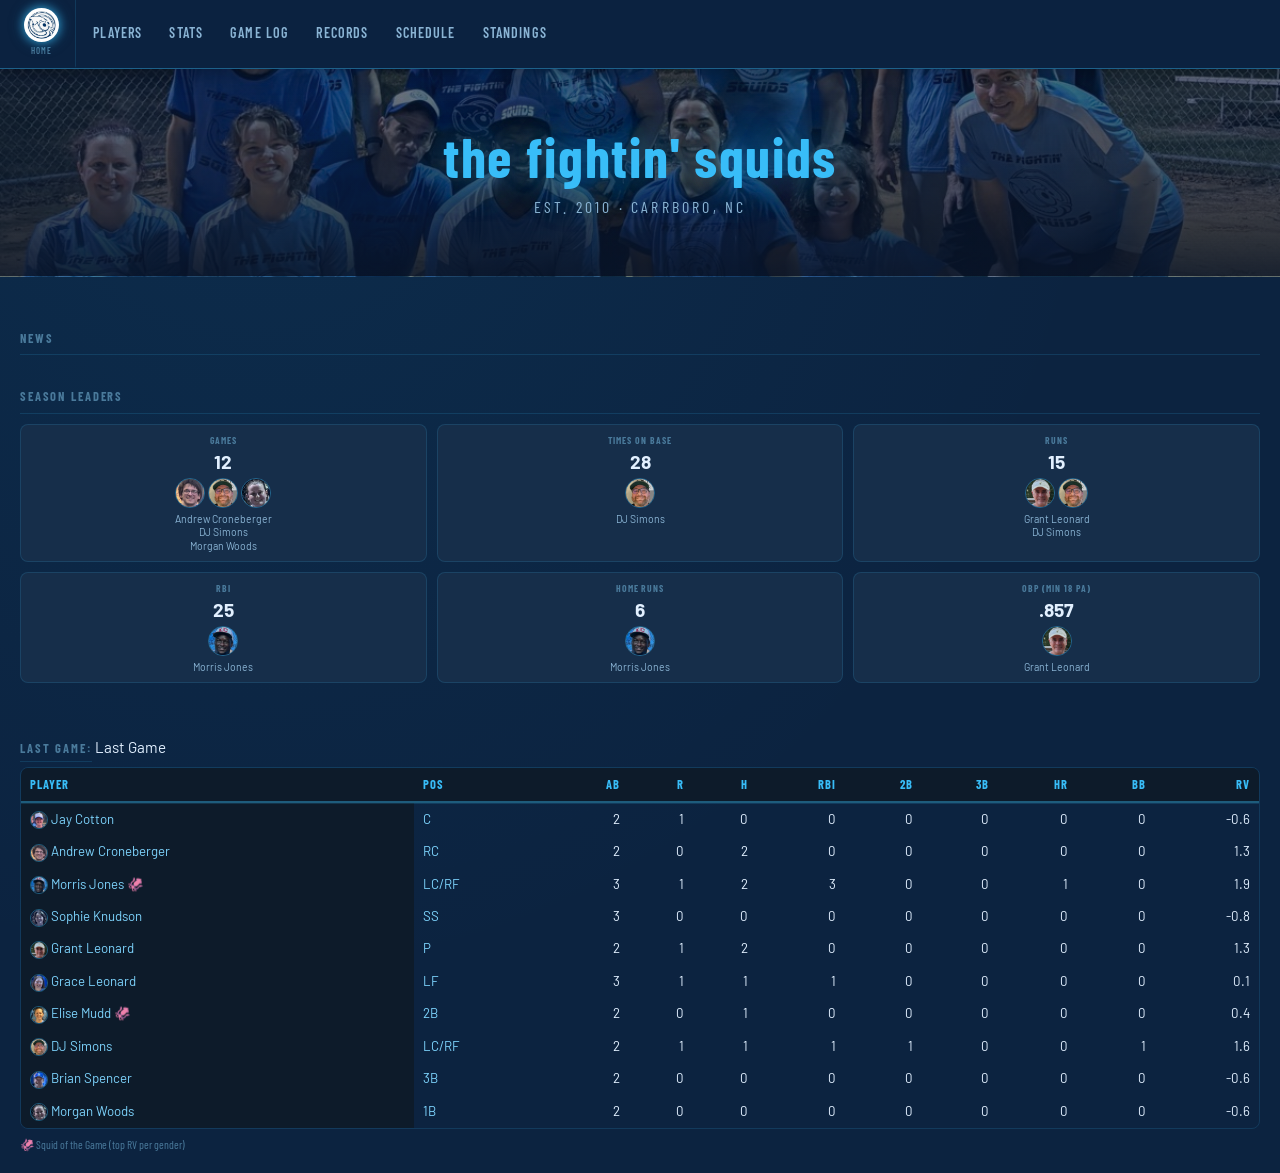
==== index.html @ f1c2d808 "Stats: Active checkbox label above, aligned with other filter labels Co-Authored-By: Claude Sonnet 4" ====
<!DOCTYPE html>
<html lang="en">
<head>
  <meta charset="UTF-8" />
  <meta name="viewport" content="width=device-width, initial-scale=1.0" />
  <title>The Fightin' Squids</title>
  <link rel="icon" type="image/png" href="img/logo.png">
  <link rel="stylesheet" href="css/style.css" />
  <style>
    /* Stats table: freeze header row + totals row while scrolling */
    #season-thead tr:first-child th { position: sticky; top: 0; z-index: 3; }
    #season-tbody tr.totals-row td  { position: sticky; z-index: 2; }
  </style>
</head>
<body>

<!-- NAV -->
<nav>
  <div class="nav-inner">
    <a class="nav-logo" onclick="navigate('home')" style="padding-right:1rem;margin-right:0.25rem;border-right:1px solid var(--border);display:flex;flex-direction:column;align-items:center;gap:0.1rem;text-decoration:none">
      <img src="img/logo.png" alt="Squids"
        style="height:34px;width:auto;display:block;filter:drop-shadow(0 0 6px rgba(56,189,248,0.5))"
        onerror="this.outerHTML='<div style=&quot;width:34px;height:34px;border-radius:50%;background:var(--deep-light);border:2px solid var(--sky-dim);display:flex;align-items:center;justify-content:center;font-size:18px&quot;>&#129425;</div>'">
      <span style="font-size:0.55rem;letter-spacing:0.12em;text-transform:uppercase;color:var(--text-muted);font-family:var(--font-display);font-weight:600">Home</span>
    </a>
    <!-- Desktop nav links -->
    <div class="nav-links">
      <a data-route="players" onclick="navigate('players')">Players</a>
      <a data-route="seasons" onclick="navigate('seasons')">Stats</a>
      <a data-route="gamelogs" onclick="navigate('gamelogs')">Game Log</a>
      <a data-route="records" onclick="navigate('records')">Records</a>
      <a data-route="schedule" onclick="navigate('schedule')">Schedule</a>
      <a data-route="standings" onclick="navigate('standings')">Standings</a>
    </div>
    <!-- Hamburger button (mobile only) -->
    <button class="nav-hamburger" onclick="toggleMobileNav()" aria-label="Menu">
      <span></span><span></span><span></span>
    </button>
  </div>
  <!-- Mobile dropdown -->
  <div class="nav-mobile" id="nav-mobile">
    <a data-route="players" onclick="navigate('players');closeMobileNav()">Players</a>
    <a data-route="seasons" onclick="navigate('seasons');closeMobileNav()">Stats</a>
    <a data-route="gamelogs" onclick="navigate('gamelogs');closeMobileNav()">Game Log</a>
    <a data-route="records" onclick="navigate('records');closeMobileNav()">Records</a>
    <a data-route="schedule" onclick="navigate('schedule');closeMobileNav()">Schedule</a>
    <a data-route="standings" onclick="navigate('standings');closeMobileNav()">Standings</a>
  </div>
</nav>

<!-- HOME -->
<div id="page-home" class="page">
  <div class="hero">
    <div class="hero-content">
      <h1>The Fightin' Squids</h1>
      <div class="hero-sub">Est. 2010 · Carrboro, NC</div>
    </div>
  </div>
  <div class="container">
    <div id="home-wl" style="text-align:right;margin-bottom:0.5rem"></div>
    <div id="home-upcoming"></div>
    <div class="section-title mt2">News</div>
    <div id="home-news"></div>
    <div class="section-title mt2">Season Leaders</div>
    <div id="home-leaders"></div>
    <div class="mt2" style="min-width:0;overflow:hidden">
      <div id="home-recent"></div>
    </div>
  </div>
</div>

<!-- PLAYERS -->
<div id="page-players" class="page">
  <div class="page-header"><h2>All-Time Roster</h2><p>186 players · all seasons</p></div>
  <div class="container">
    <div class="filter-bar" style="align-items:flex-end;gap:0.75rem">
      <div style="display:flex;flex-direction:column;align-items:center;gap:0.25rem">
        <span class="filter-label">Search</span>
        <input type="text" id="player-search" placeholder="Name..." oninput="applyRosterFilters()" style="width:160px">
      </div>
      <div style="display:flex;flex-direction:column;align-items:center;gap:0.25rem">
        <span class="filter-label">Season</span>
        <select id="roster-season" onchange="applyRosterFilters()">
          <option value="all">All Time</option>
        </select>
      </div>
      <div style="display:flex;flex-direction:column;align-items:center;gap:0.25rem">
        <span class="filter-label">Gender</span>
        <select id="gender-filter" onchange="applyRosterFilters()">
          <option value="all">All</option><option value="M">M</option><option value="F">F</option>
        </select>
      </div>
      <div style="display:flex;flex-direction:column;align-items:center;gap:0.25rem">
        <span class="filter-label">Position</span>
        <select id="pos-filter" onchange="applyRosterFilters()">
          <option value="all">All</option>
          <option value="P">P</option><option value="C">C</option>
          <option value="1B">1B</option><option value="2B">2B</option>
          <option value="3B">3B</option><option value="SS">SS</option>
          <option value="LF">LF</option><option value="LC">LC</option>
          <option value="RC">RC</option><option value="RF">RF</option>
          <option value="DH">DH</option>
        </select>
      </div>
    </div>
    <div id="roster-grid" class="roster-grid"></div>
  </div>
</div>

<!-- STATS -->
<div id="page-seasons" class="page">
  <div class="page-header"><h2>Stats</h2></div>
  <div class="container">
    <div id="season-recap"></div>

    <!-- Unified filter bar -->
    <div class="card" style="margin-bottom:0.75rem">
      <div class="filter-bar" style="flex-wrap:wrap;gap:0.75rem;align-items:flex-end">
        <div style="display:flex;flex-direction:column;align-items:center;gap:0.25rem">
          <span class="filter-label">Scope</span>
          <select id="stats-scope" onchange="onScopeChange()">
            <option value="game-player">Game &ndash; Player</option>
            <option value="game-team">Game &ndash; Team</option>
            <option value="season-player">Season &ndash; Player</option>
            <option value="season-team">Season &ndash; Team</option>
            <option value="career-player">Career &ndash; Player</option>
            <option value="career-team">Career &ndash; Team</option>
          </select>
        </div>
        <div style="display:flex;flex-direction:column;align-items:center;gap:0.25rem">
          <span class="filter-label">Season</span>
          <select id="stats-season" onchange="renderStats()"></select>
        </div>
        <div style="display:flex;flex-direction:column;align-items:center;gap:0.25rem">
          <span class="filter-label">View</span>
          <select id="stats-view" onchange="renderStats()">
            <option value="batting">Batting</option>
            <option value="pitching">Pitching</option>
          </select>
        </div>
        <div style="display:flex;flex-direction:column;align-items:center;gap:0.25rem">
          <span class="filter-label">Gender</span>
          <select id="stats-gender" onchange="renderStats()">
            <option value="all">All</option>
            <option value="M">M</option>
            <option value="F">F</option>
          </select>
        </div>
        <div style="display:flex;flex-direction:column;align-items:center;gap:0.25rem">
          <span class="filter-label">Active</span>
          <input type="checkbox" id="stats-active" onchange="renderStats()"
            style="accent-color:var(--sky);width:14px;height:14px;margin-top:2px;cursor:pointer">
        </div>
        <div style="display:flex;flex-direction:column;align-items:center;gap:0.25rem">
          <span class="filter-label">Min PA</span>
          <input type="number" id="stats-minab" value="0" min="0" step="5" style="width:65px" oninput="renderStats()">
        </div>
        <div style="display:flex;flex-direction:column;align-items:center;gap:0.25rem">
          <span class="filter-label">&nbsp;</span>
          <button id="lineup-toggle-btn" onclick="toggleLineup()" style="background:var(--sky-dim);color:#fff;border:none;border-radius:6px;padding:0.35rem 0.8rem;cursor:pointer;font-size:0.85rem;font-family:var(--font-display);letter-spacing:0.04em;white-space:nowrap">⚾ Lineup</button>
        </div>
      </div>
    </div>

    <!-- Lineup inline view (replaces stats table) -->
    <div id="lineup-view" style="display:none"></div>

    <div class="section-title" id="season-label"></div>
    <div class="table-wrap scroll-hint" id="stats-table-wrap" onscroll="if(this.scrollLeft>20)this.classList.remove('scroll-hint');else this.classList.add('scroll-hint')">
      <table>
        <thead id="season-thead"></thead>
        <tbody id="season-tbody"></tbody>
        <tfoot id="season-tfoot"></tfoot>
      </table>
    </div>

    <!-- Hidden elements for backward compat -->
    <select id="season-select" style="display:none"></select>
    <select id="stat-type" style="display:none"></select>
    <div id="lb-results" style="display:none"></div>
  </div>
</div>

<!-- GAME LOG -->
<div id="page-gamelogs" class="page">
  <div class="page-header"><h2>Game Log</h2><p>All-time schedule &amp; results · click a game for box score</p></div>
  <div class="container">
    <div id="gl-filter-row" class="gl-filter-row"></div>
    <div id="game-list"></div>
  </div>
</div>

<!-- RECORDS -->
<div id="page-records" class="page">
  <div class="page-header"><h2>Records &amp; Leaders</h2></div>
  <div class="container">
    <div id="records-season-history" style="margin-bottom:1.5rem"></div>
    <div id="records-static"></div>
  </div>
</div>

<!-- SCHEDULE -->
<div id="page-schedule" class="page">
  <div class="page-header"><h2>Schedule</h2><p id="schedule-season-label">Loading...</p></div>
  <div class="container">
    <div class="schedule-wrap" id="schedule-wrap" onscroll="if(this.scrollLeft>20)this.classList.add('no-hint');else this.classList.remove('no-hint')"><table>
      <thead><tr>
        <th style="text-align:left">G#</th>
        <th style="text-align:left">Day</th>
        <th style="text-align:left">Date</th>
        <th>Time</th><th>H/A</th>
        <th style="text-align:left">Opponent</th>
        <th>W/L</th><th>RS</th><th>RA</th>
        <th style="text-align:left">Record</th>
      </tr></thead>
      <tbody id="schedule-tbody">
        <tr><td colspan="10" style="text-align:center;color:var(--text-muted);padding:2rem">Loading...</td></tr>
      </tbody>
    </table></div>
  </div>
</div>

<!-- STANDINGS -->
<div id="page-standings" class="page">
  <div class="page-header"><h2>Standings</h2><p id="standings-season-label">Loading...</p></div>
  <div class="container">
    <div style="max-width:380px">
      <div class="table-wrap scroll-hint"><table>
        <thead><tr>
          <th style="text-align:left">Team</th>
          <th>W</th><th>L</th><th>Win%</th>
        </tr></thead>
        <tbody id="standings-tbody">
          <tr><td colspan="4" style="text-align:center;color:var(--text-muted);padding:2rem">Loading...</td></tr>
        </tbody>
      </table></div>
    </div>
  </div>
</div>

<!-- PROFILE -->
<div id="page-profile" class="page"></div>

<script>
function toggleMobileNav() {
  var m = document.getElementById('nav-mobile');
  var b = document.querySelector('.nav-hamburger');
  m.classList.toggle('open');
  b.classList.toggle('open');
}
function closeMobileNav() {
  document.getElementById('nav-mobile').classList.remove('open');
  document.querySelector('.nav-hamburger').classList.remove('open');
}
// Close on outside tap
document.addEventListener('click', function(e) {
  if(!e.target.closest('nav')) closeMobileNav();
});
</script>
<script src="js/app.js"></script>
</body>
</html>
---- css/style.css ----
@import url('https://fonts.googleapis.com/css2?family=Barlow+Condensed:wght@400;600;700;900&family=Barlow:wght@300;400;500;600&display=swap');
@import url('https://db.onlinewebfonts.com/c/7c274d633694f9a2be5321cfa4b31f8e?family=Blade+Runner+Movie+Font');

:root {
  --sky: #38bdf8;
  --sky-light: #7dd3fc;
  --sky-dim: #0ea5e9;
  --deep: #0c2340;
  --deep-mid: #0f3460;
  --deep-light: #1a4a7a;
  --surface: #0d2a45;
  --surface-raised: #143352;
  --surface-card: #162e4a;
  --text: #e2f0ff;
  --text-dim: #8ab4d4;
  --text-muted: #4a7a9b;
  --accent: #38bdf8;
  --gold: #f0c060;
  --green: #4ade80;
  --red: #f87171;
  --border: rgba(56, 189, 248, 0.15);
  --border-bright: rgba(56, 189, 248, 0.4);
  --glow: 0 0 20px rgba(56, 189, 248, 0.2);
  --font-display: 'Barlow Condensed', sans-serif;
  --font-body: 'Barlow', sans-serif;
  --font-blade: 'Blade Runner Movie Font', 'Barlow Condensed', sans-serif;
}

* { box-sizing: border-box; margin: 0; padding: 0; }
html { scroll-behavior: smooth; }

body {
  background: var(--deep);
  color: var(--text);
  font-family: var(--font-body);
  font-size: 15px;
  line-height: 1.6;
  min-height: 100vh;
  background-image:
    radial-gradient(ellipse at 20% 0%, rgba(14, 165, 233, 0.08) 0%, transparent 60%),
    radial-gradient(ellipse at 80% 100%, rgba(12, 35, 64, 0.9) 0%, transparent 60%);
}

/* ── NAV ── */
nav {
  background: rgba(12, 35, 64, 0.97);
  backdrop-filter: blur(10px);
  border-bottom: 1px solid var(--border-bright);
  position: sticky;
  top: 0;
  z-index: 100;
  box-shadow: 0 2px 20px rgba(0,0,0,0.4);
}
.nav-inner {
  max-width: 1300px;
  margin: 0 auto;
  display: flex;
  align-items: center;
  padding: 0 1.5rem;
}

/* Desktop nav links */
.nav-links { display: flex; align-items: center; flex-wrap: nowrap; }

/* Hamburger button - hidden on desktop */
.nav-hamburger {
  display: none;
  flex-direction: column;
  justify-content: center;
  gap: 5px;
  background: none;
  border: none;
  cursor: pointer;
  padding: 0.5rem;
  margin-left: auto;
}
.nav-hamburger span {
  display: block;
  width: 22px;
  height: 2px;
  background: var(--text);
  border-radius: 2px;
  transition: transform 0.25s, opacity 0.2s;
}
.nav-hamburger.open span:nth-child(1) { transform: translateY(7px) rotate(45deg); }
.nav-hamburger.open span:nth-child(2) { opacity: 0; }
.nav-hamburger.open span:nth-child(3) { transform: translateY(-7px) rotate(-45deg); }

/* Mobile dropdown */
.nav-mobile {
  display: none;
  flex-direction: column;
  background: rgba(12,35,64,0.98);
  border-top: 1px solid var(--border-bright);
}
.nav-mobile.open { display: flex; }
.nav-mobile a {
  padding: 0.85rem 1.5rem;
  font-family: var(--font-display);
  font-size: 0.9rem;
  font-weight: 600;
  letter-spacing: 0.08em;
  text-transform: uppercase;
  color: var(--text-dim);
  text-decoration: none;
  border-bottom: 1px solid var(--border);
  transition: background 0.15s, color 0.15s;
  cursor: pointer;
}
.nav-mobile a:last-child { border-bottom: none; }
.nav-mobile a:hover, .nav-mobile a.active { background: rgba(56,189,248,0.08); color: var(--sky); }

@media (max-width: 640px) {
  .nav-links { display: none; }
  .nav-hamburger { display: flex; }
}
.nav-logo {
  display: flex;
  align-items: center;
  padding: 0.5rem 0.75rem 0.5rem 0;
  text-decoration: none;
  cursor: pointer;
  flex-shrink: 0;
}
.nav-logo img {
  height: 38px;
  width: 38px;
  display: block;
  object-fit: contain;
  border-radius: 50%;
  background: white;
  padding: 3px;
  box-shadow: 0 0 10px rgba(56,189,248,0.5);
}
nav a {
  color: var(--text-dim);
  text-decoration: none;
  font-family: var(--font-display);
  font-weight: 600;
  font-size: 0.88rem;
  letter-spacing: 0.08em;
  text-transform: uppercase;
  padding: 1rem 0.85rem;
  transition: color 0.2s, border-color 0.2s;
  border-bottom: 2px solid transparent;
  white-space: nowrap;
  cursor: pointer;
}
nav a:hover, nav a.active { color: var(--sky); border-bottom-color: var(--sky); }

/* ── PAGES ── */
.page { display: none; }
.page.active { display: block; }

.container { max-width: 1300px; margin: 0 auto; padding: 1.25rem 1.25rem; }

/* ── HERO ── */
.hero {
  background:
    linear-gradient(to bottom, rgba(8,20,40,0.55) 0%, rgba(8,20,40,0.72) 60%, rgba(8,20,40,0.92) 100%),
    url('../img/team-f26.jpeg') center 40% / cover no-repeat;
  border-bottom: 1px solid var(--border);
  padding: 3.5rem 1.5rem;
  text-align: center;
  position: relative;
  overflow: hidden;
}
.hero::before {
  content: '';
  position: absolute; inset: 0;
  background: transparent;
}
/* Championship sash removed */
.hero-content { position: relative; }
.hero h1 {
  font-family: var(--font-blade);
  text-transform: lowercase;
  font-size: clamp(1.8rem, 5vw, 3.5rem);
  color: var(--sky);
  text-shadow: 0 0 40px rgba(56,189,248,0.5), 0 0 80px rgba(56,189,248,0.2);
  line-height: 1.1;
  letter-spacing: 0.03em;
}
.hero-sub {
  font-family: var(--font-display);
  font-size: 1rem;
  color: var(--text-dim);
  letter-spacing: 0.2em;
  text-transform: uppercase;
  margin-top: 0.5rem;
}

/* ── PAGE HEADER ── */
.page-header {
  padding: 1.25rem 1.25rem 0;
  max-width: 1300px;
  margin: 0 auto;
}
.page-header h2 {
  font-family: var(--font-blade);
  text-transform: lowercase;
  font-size: 1.6rem;
  color: var(--sky);
  border-bottom: 2px solid var(--border-bright);
  padding-bottom: 0.5rem;
  text-shadow: 0 0 15px rgba(56,189,248,0.3);
}
.page-header p { color: var(--text-dim); margin-top: 0.4rem; font-size: 0.9rem; }

/* ── CARDS ── */
.card {
  background: var(--surface-card);
  border: 1px solid var(--border);
  border-radius: 8px;
  padding: 0.9rem 1rem;
  transition: border-color 0.2s, box-shadow 0.2s;
}
.card:hover { border-color: var(--border-bright); box-shadow: var(--glow); }
.card-title {
  font-family: var(--font-display);
  font-weight: 700;
  font-size: 0.75rem;
  letter-spacing: 0.15em;
  text-transform: uppercase;
  color: var(--text-muted);
  margin-bottom: 0.4rem;
}

/* ── TABLES ── */
.table-wrap { overflow-x: auto; border-radius: 8px; border: 1px solid var(--border); }
table { width: 100%; border-collapse: collapse; font-size: 0.83rem; }
thead th {
  background: var(--deep-mid);
  color: var(--sky);
  font-family: var(--font-display);
  font-weight: 700;
  font-size: 0.78rem;
  letter-spacing: 0.08em;
  text-transform: uppercase;
  padding: 0.4rem 0.55rem;
  text-align: right;
  white-space: nowrap;
  cursor: pointer;
  user-select: none;
  border-bottom: 2px solid var(--border-bright);
  transition: background 0.15s;
}
thead th:first-child { text-align: left; }
thead th:hover { background: var(--deep-light); }
thead th.sort-asc::after { content: ' ▲'; font-size: 0.6rem; }
thead th.sort-desc::after { content: ' ▼'; font-size: 0.6rem; }
tbody tr { border-bottom: 1px solid var(--border); transition: background 0.1s; }
tbody tr:hover { background: var(--surface-raised); }
tbody tr:last-child { border-bottom: none; }
tbody td { padding: 0.35rem 0.55rem; text-align: right; color: var(--text); }
tbody td:first-child { text-align: left; }
tbody td a { color: var(--sky-light); text-decoration: none; cursor: pointer; }
tbody td a:hover { color: var(--sky); text-decoration: underline; }
.career-row { border-top: 2px solid var(--border-bright) !important; background: var(--surface) !important; }
.career-row td:first-child { font-family: var(--font-blade); color: var(--sky); font-size: 0.85rem; letter-spacing: 0.06em; text-transform: lowercase; }
/* Team totals footer row — same visual as career-row but no sticky */
#season-tfoot .totals-row { border-top: 2px solid var(--border-bright); background: var(--surface); }
#season-tfoot .totals-row td { padding: 0.35rem 0.55rem; text-align: right; color: var(--text); }
#season-tfoot .totals-row td:first-child { text-align: left; font-family: var(--font-blade); color: var(--sky); font-size: 0.85rem; letter-spacing: 0.06em; text-transform: lowercase; }

/* gender split tables */
.split-tables { display: grid; grid-template-columns: 1fr 1fr; gap: 1.5rem; }
.split-label {
  font-family: var(--font-display);
  font-weight: 700;
  font-size: 0.75rem;
  letter-spacing: 0.15em;
  text-transform: uppercase;
  padding: 0.4rem 0.65rem;
  border-radius: 4px 4px 0 0;
}
.split-label-m { background: rgba(56,189,248,0.12); color: var(--sky); }
.split-label-f { background: rgba(240,192,96,0.12); color: var(--gold); }

/* ── PROFILE ── */
.profile-header {
  display: flex;
  gap: 1.5rem;
  align-items: center;
  padding: 1rem 1.25rem 0.5rem;
  max-width: 1300px;
  margin: 0 auto;
}
.profile-photo {
  width: 110px; height: 110px;
  border-radius: 50%;
  border: 3px solid var(--sky-dim);
  background: var(--surface);
  display: flex; align-items: center; justify-content: center;
  font-size: 2.5rem;
  flex-shrink: 0;
  overflow: hidden;
  box-shadow: 0 0 20px rgba(56,189,248,0.2);
}
.profile-photo img { width: 100%; height: 100%; object-fit: cover; }
.blade-name {
  font-family: var(--font-blade);
  text-transform: lowercase;
  font-size: 1.8rem;
  color: var(--sky);
  text-shadow: 0 0 20px rgba(56,189,248,0.4);
  line-height: 1.1;
  letter-spacing: 0.03em;
}
.profile-meta { display: flex; gap: 0.75rem; flex-wrap: wrap; align-items: center; margin-top: 0.4rem; }
.aka { font-size: 0.78rem; color: var(--text-muted); font-style: italic; margin-top: 0.2rem; }
.back-btn {
  display: inline-flex; align-items: center; gap: 0.4rem;
  color: var(--text-dim); text-decoration: none;
  font-family: var(--font-display); font-size: 0.82rem;
  letter-spacing: 0.08em; text-transform: uppercase;
  padding: 0.4rem 0; cursor: pointer; transition: color 0.2s;
}
.back-btn:hover { color: var(--sky); }

/* ── TABS ── */
.tabs { display: flex; border-bottom: 2px solid var(--border); margin-bottom: 1.25rem; }
.tab-btn {
  font-family: var(--font-display); font-weight: 700;
  font-size: 0.82rem; letter-spacing: 0.1em; text-transform: uppercase;
  color: var(--text-muted); background: none; border: none;
  padding: 0.65rem 1.1rem; cursor: pointer;
  border-bottom: 2px solid transparent; margin-bottom: -2px;
  transition: color 0.2s, border-color 0.2s;
}
.tab-btn:hover { color: var(--text); }
.tab-btn.active { color: var(--sky); border-bottom-color: var(--sky); }
.tab-panel { display: none; }
.tab-panel.active { display: block; }

/* ── ROSTER ── */
.roster-grid { display: grid; grid-template-columns: repeat(auto-fill, minmax(130px, 1fr)); gap: 0.5rem; }
.roster-card {
  background: var(--surface-card);
  border: 1px solid var(--border);
  border-radius: 8px; padding: 0.6rem 0.4rem 0.5rem;
  cursor: pointer;
  display: flex; flex-direction: column; align-items: center; text-align: center;
  gap: 0.2rem;
  transition: border-color 0.2s, box-shadow 0.2s, transform 0.15s;
}
.roster-card:hover { border-color: var(--sky-dim); box-shadow: var(--glow); transform: translateY(-2px); }
.roster-avatar {
  width: 54px; height: 54px; border-radius: 50%;
  background: var(--deep-light); border: 2px solid var(--border-bright);
  display: flex; align-items: center; justify-content: center;
  font-size: 1.4rem; overflow: hidden; flex-shrink: 0;
  margin-bottom: 0.15rem;
}
.roster-avatar img { width: 100%; height: 100%; object-fit: cover; }
.roster-name { font-family: var(--font-display); font-weight: 700; font-size: 0.75rem; color: var(--text); line-height: 1.2; }
.roster-sub { font-size: 0.65rem; color: var(--text-muted); display: flex; flex-wrap: wrap; gap: 0.2rem; justify-content: center; align-items: center; }

/* ── FILTERS ── */
.filter-bar { display: flex; gap: 0.65rem; flex-wrap: wrap; align-items: center; margin-bottom: 1.1rem; }
.filter-label { font-family: var(--font-display); font-size: 0.75rem; letter-spacing: 0.1em; text-transform: uppercase; color: var(--text-muted); }
input[type="text"], input[type="number"], select {
  background: var(--surface); border: 1px solid var(--border-bright);
  border-radius: 6px; color: var(--text); font-family: var(--font-body);
  font-size: 0.88rem; padding: 0.45rem 0.8rem; outline: none;
  transition: border-color 0.2s, box-shadow 0.2s;
}
input[type="text"]:focus, input[type="number"]:focus, select:focus {
  border-color: var(--sky); box-shadow: 0 0 0 3px rgba(56,189,248,0.1);
}
input[type="text"]::placeholder { color: var(--text-muted); }
select option { background: var(--deep-mid); }
button.submit-btn {
  background: var(--sky-dim); color: var(--deep); border: none;
  border-radius: 6px; padding: 0.45rem 1.1rem;
  font-family: var(--font-display); font-weight: 700;
  font-size: 0.82rem; letter-spacing: 0.08em; text-transform: uppercase;
  cursor: pointer; transition: background 0.2s;
}
button.submit-btn:hover { background: var(--sky); }

/* ── BADGES ── */
.badge { display: inline-block; padding: 0.12rem 0.45rem; border-radius: 4px; font-size: 0.7rem; font-family: var(--font-display); font-weight: 700; letter-spacing: 0.08em; text-transform: uppercase; }
.badge-m { background: rgba(56,189,248,0.15); color: var(--sky); }
.badge-f { background: rgba(240,192,96,0.15); color: var(--gold); }
.badge-current { background: rgba(74,222,128,0.15); color: var(--green); }

/* ── HOME ── */
.news-grid { display: grid; grid-template-columns: 2fr 1fr; gap: 1.5rem; }
.news-item { border-left: 3px solid var(--sky-dim); padding: 0.65rem 0.9rem; background: var(--surface-card); border-radius: 0 6px 6px 0; margin-bottom: 0.65rem; }
.news-date { font-size: 0.72rem; color: var(--text-muted); font-family: var(--font-display); letter-spacing: 0.08em; text-transform: uppercase; }
.news-title { font-family: var(--font-display); font-weight: 700; font-size: 1rem; color: var(--text); margin-top: 0.15rem; }
.news-body { font-size: 0.85rem; color: var(--text-dim); margin-top: 0.25rem; }

/* ── SECTION TITLE ── */
.section-title {
  font-family: var(--font-display); font-weight: 700;
  font-size: 0.78rem; letter-spacing: 0.15em; text-transform: uppercase;
  color: var(--text-muted); margin-bottom: 0.65rem;
  padding-bottom: 0.35rem; border-bottom: 1px solid var(--border);
}
.pill {
  display: inline-block; background: var(--deep-light);
  border: 1px solid var(--border); border-radius: 20px;
  padding: 0.15rem 0.55rem; font-size: 0.72rem; color: var(--text-dim);
  font-family: var(--font-display); letter-spacing: 0.06em;
}

/* ── UTILS ── */
.mt1 { margin-top: 1rem; } .mt2 { margin-top: 2rem; } .mb1 { margin-bottom: 1rem; }
.grid-2 { display: grid; grid-template-columns: 1fr 1fr; gap: 1rem; }
.grid-3 { display: grid; grid-template-columns: 1fr 1fr 1fr; gap: 1rem; }
.empty-state { text-align: center; padding: 3rem 1rem; color: var(--text-muted); font-family: var(--font-display); font-size: 0.95rem; letter-spacing: 0.08em; text-transform: uppercase; }

/* ── RESPONSIVE ── */
@media (max-width: 900px) {
  .split-tables { grid-template-columns: 1fr; }
  .news-grid { grid-template-columns: 1fr; }
}
@media (max-width: 768px) {
  .profile-header { flex-direction: column; align-items: flex-start; }
  .roster-grid { grid-template-columns: repeat(auto-fill, minmax(100px, 1fr)); }
  .grid-2, .grid-3 { grid-template-columns: 1fr; }
  .nav-team-name { display: none; }
}

/* ── SCROLLBAR ── */
::-webkit-scrollbar { width: 6px; height: 6px; }
::-webkit-scrollbar-track { background: var(--deep); }
::-webkit-scrollbar-thumb { background: var(--deep-light); border-radius: 3px; }
::-webkit-scrollbar-thumb:hover { background: var(--sky-dim); }

/* ── SCHEDULE / STANDINGS ── */
.skeleton-notice {
  background: rgba(56,189,248,0.05);
  border: 1px dashed var(--border-bright);
  border-radius: 8px; padding: 2rem;
  text-align: center; color: var(--text-muted);
  font-family: var(--font-display); font-size: 0.9rem; letter-spacing: 0.08em;
}

/* snug table columns */
table th { white-space: nowrap; }
table td { white-space: nowrap; max-width: 120px; }
table td:first-child { max-width: 160px; }

/* Force lowercase on all blade runner font usage */
[style*="font-blade"], .blade-name, .nav-team-name, .hero h1, .page-header h2 {
  text-transform: lowercase;
}

/* Blade Runner font: always lowercase to avoid ligature weirdness */
* { }
.blade-name, .nav-team-name, .hero h1, .page-header h2, .career-row td:first-child {
  text-transform: lowercase !important;
}



/* ── FROZEN HEADERS & SCROLL HINT ───────────────────────────────────── */
.table-wrap {
  overflow-x: auto;
  overflow-y: visible;
  position: relative;
  max-height: 70vh;
  overflow-y: auto;
}

/* Freeze header row */
.table-wrap table { border-collapse: separate; border-spacing: 0; }
.table-wrap table thead th {
  position: sticky;
  top: 0;
  z-index: 3;
  background: #0d1b2a;
  box-shadow: 0 1px 0 var(--border);
}

/* Freeze first column */
.table-wrap table th:first-child,
.table-wrap table td:first-child {
  position: sticky;
  left: 0;
  z-index: 2;
  background: #0d1b2a;
}

/* Top-left cell gets highest z-index */
.table-wrap table thead th:first-child {
  z-index: 4;
}

/* Scroll hint arrow */
.scroll-hint { position: relative; }
.scroll-hint::after {
  content: '▶ scroll';
  position: absolute;
  right: 0;
  top: 0.6rem;
  color: var(--sky);
  font-size: 0.62rem;
  font-family: var(--font-display);
  letter-spacing: 0.08em;
  background: linear-gradient(to right, transparent, #0d1b2a 35%);
  padding: 0.25rem 0.4rem 0.25rem 1.5rem;
  pointer-events: none;
  transition: opacity 0.3s;
  white-space: nowrap;
}
.scroll-hint.scrolled-right::after { opacity: 0; }

/* lb-results is a scroll-hint div not a table-wrap, don't double-constrain */
#lb-results.table-wrap { max-height: none; }
#lb-results.scroll-hint { overflow-x: auto; overflow-y: visible; }


/* ── MOBILE & TABLE FIXES ─────────────────────────────────────────── */

/* Box score on home: self-contained horizontal scroll, never bleeds out */
.box-scroll {
  overflow-x: auto;
  -webkit-overflow-scrolling: touch;
  max-width: 100%;
  /* Prevent parent from expanding */
  display: block;
}
/* Home box score: proper isolated scroll */
#home-recent {
  width: 100%;
  min-width: 0;
  overflow-x: hidden;
  overflow-y: visible;
}
#home-recent .table-wrap {
  width: 100%;
  max-width: 100%;
  overflow-x: auto;
  -webkit-overflow-scrolling: touch;
}
#home-recent .box-scroll {
  max-width: 100%;
  overflow-x: auto;
  -webkit-overflow-scrolling: touch;
  /* Critical: this must be a block formatting context */
  display: block;
  width: 100%;
}

/* Freeze career totals row - sits below header, above body */
.career-row td {
  position: sticky;
  top: 36px;
  z-index: 2;
  background: #0d1b2a;
  box-shadow: 0 1px 0 rgba(56,189,248,0.2);
}
/* First column of career row: must be above other sticky td:first-child cells */
.career-row td:first-child {
  position: sticky;
  left: 0;
  top: 36px;
  z-index: 5 !important;
  background: #0d1b2a;
}

/* Leader cards: equal height, centered */
#home-leaders .card {
  text-align: center !important;
  min-width: 0;
  overflow: hidden;
  word-break: break-word;
  display: flex;
  flex-direction: column;
  align-items: center;
  justify-content: flex-start;
}
#home-leaders .card {
  text-align: center;
  min-width: 0;
  overflow: hidden;
  box-sizing: border-box;
  padding: 0.5rem 0.4rem !important;
}

/* Schedule scroll hint - only visible when content overflows */
.schedule-wrap {
  position: relative;
  overflow-x: auto;
  -webkit-overflow-scrolling: touch;
  max-width: 100%;
}
.schedule-wrap.has-overflow::after {
  content: '';
  position: absolute;
  right: 0;
  top: 0;
  bottom: 0;
  width: 2.5rem;
  background: linear-gradient(to right, transparent, var(--surface) 60%);
  pointer-events: none;
  transition: opacity 0.3s;
}
.schedule-wrap.no-hint::after {
  opacity: 0;
  pointer-events: none;
}

/* Schedule: freeze first 3 columns */
#schedule-tbody td:nth-child(1),
#schedule-tbody td:nth-child(2),
#schedule-tbody td:nth-child(3),
#page-schedule thead th:nth-child(1),
#page-schedule thead th:nth-child(2),
#page-schedule thead th:nth-child(3) {
  position: sticky;
  z-index: 2;
  background: #0d1b2a;
}
#schedule-tbody td:nth-child(1),
#page-schedule thead th:nth-child(1) { left: 0; min-width: 2rem; }
#schedule-tbody td:nth-child(2),
#page-schedule thead th:nth-child(2) { left: 2.5rem; min-width: 2.5rem; }
#schedule-tbody td:nth-child(3),
#page-schedule thead th:nth-child(3) { left: 5.2rem; min-width: 5rem; }
#page-schedule thead th:nth-child(1),
#page-schedule thead th:nth-child(2),
#page-schedule thead th:nth-child(3) { z-index: 4; }

/* Leader cards: 3-column grid */
#home-leaders {
  display: grid !important;
  grid-template-columns: 1fr 1fr 1fr !important;
  gap: 0.6rem !important;
}
#home-leaders .card {
  text-align: center !important;
  min-width: 0 !important;
  box-sizing: border-box !important;
  overflow-wrap: break-word !important;
}

/* Home box score: no vertical scroll, show all rows */
#home-recent .table-wrap {
  max-height: none !important;
  overflow-y: visible !important;
}

/* Profile game log: no vertical scroll, show all rows */
.profile-log-table {
  max-height: none !important;
  overflow-y: visible !important;
}

/* Game log expanded box scores: no vertical scroll */
.game-detail .table-wrap {
  max-height: none !important;
  overflow-y: visible !important;
}

/* ── GAME LOG (new unified layout) ─────────────────────────────────────── */
.gl-filter-row {
  display: flex;
  gap: 8px;
  margin-bottom: 20px;
  flex-wrap: wrap;
}
.gl-filter-btn {
  background: var(--bg-card);
  border: 1px solid var(--border);
  color: var(--text-dim);
  border-radius: 4px;
  padding: 4px 12px;
  font-size: 0.78rem;
  font-family: var(--font-body);
  cursor: pointer;
  transition: all 0.15s;
}
.gl-filter-btn:hover { border-color: var(--border-bright); color: var(--text); }
.gl-filter-btn.active { background: rgba(56,189,248,0.12); border-color: var(--sky-dim); color: var(--sky); }

.gl-season-block { margin-bottom: 28px; }
.gl-season-label {
  font-family: var(--font-blade);
  font-size: 0.78rem;
  font-weight: 700;
  letter-spacing: 0.1em;
  text-transform: lowercase;
  color: var(--sky);
  padding-bottom: 6px;
  border-bottom: 1px solid var(--border);
  margin-bottom: 2px;
  display: flex;
  align-items: center;
  gap: 10px;
}
.gl-season-record {
  font-family: var(--font-body);
  font-size: 0.72rem;
  color: var(--text-muted);
  font-weight: 400;
  letter-spacing: 0;
}

.gl-game-row {
  display: grid;
  grid-template-columns: 28px 90px 28px 1fr 52px 60px 28px;
  align-items: center;
  gap: 0 10px;
  padding: 9px 10px;
  background: var(--bg-row, var(--card));
  border-bottom: 1px solid var(--border);
  cursor: pointer;
  transition: background 0.12s;
  user-select: none;
}
.gl-game-row:first-child { border-radius: 4px 4px 0 0; }
.gl-game-row:hover { background: var(--bg-row-hover, rgba(56,189,248,0.06)); }
.gl-game-row.expanded { background: var(--bg-row-hover, rgba(56,189,248,0.06)); border-bottom-color: transparent; }
.gl-game-row.no-box { cursor: default; }

.gl-game-num {
  font-size: 0.7rem;
  color: var(--text-muted);
  font-variant-numeric: tabular-nums;
  text-align: right;
}
.gl-game-date {
  font-size: 0.78rem;
  color: var(--text-dim);
  font-variant-numeric: tabular-nums;
  white-space: nowrap;
}
.gl-ha-badge {
  font-size: 0.65rem;
  font-weight: 700;
  letter-spacing: 0.05em;
  color: var(--text-muted);
  border: 1px solid var(--border);
  border-radius: 3px;
  padding: 1px 4px;
  text-align: center;
}
.gl-ha-badge.home { color: var(--sky); border-color: var(--sky-dim); }
.gl-opponent {
  font-size: 0.85rem;
  font-weight: 500;
  color: var(--text);
  white-space: nowrap;
  overflow: hidden;
  text-overflow: ellipsis;
}
.gl-score {
  font-size: 0.82rem;
  font-weight: 700;
  font-variant-numeric: tabular-nums;
  text-align: right;
  white-space: nowrap;
}
.gl-wl-badge {
  display: inline-flex;
  align-items: center;
  justify-content: center;
  width: 22px; height: 22px;
  border-radius: 50%;
  font-size: 0.72rem;
  font-weight: 800;
}
.gl-wl-badge.W { background: rgba(74,222,128,0.12); color: var(--win, #4ade80); }
.gl-wl-badge.L { background: rgba(248,113,113,0.12); color: var(--loss, #f87171); }
.gl-expand-arrow {
  color: var(--text-muted);
  font-size: 0.65rem;
  text-align: center;
  transition: transform 0.2s;
}
.gl-game-row.expanded .gl-expand-arrow { transform: rotate(180deg); }
.gl-game-row.no-box .gl-expand-arrow { opacity: 0.25; }

.gl-box-panel {
  display: none;
  background: var(--deep, var(--bg-card));
  border-bottom: 1px solid var(--border);
  padding: 10px 10px 14px;
  overflow-x: auto;
}
.gl-box-panel.open { display: block; }
.gl-box-panel table {
  border-collapse: collapse;
  font-size: 0.76rem;
  min-width: 420px;
  width: 100%;
}
.gl-box-panel th {
  color: var(--text-muted);
  font-weight: 600;
  text-align: right;
  padding: 4px 6px;
  border-bottom: 1px solid var(--border);
  white-space: nowrap;
}
.gl-box-panel th:first-child { text-align: left; }
.gl-box-panel td {
  text-align: right;
  padding: 5px 6px;
  color: var(--text-dim);
  font-variant-numeric: tabular-nums;
  border-bottom: 1px solid var(--border);
}
.gl-box-panel td:first-child { text-align: left; color: var(--text); font-weight: 500; }
.gl-box-panel tr:last-child td { border-bottom: none; }
.gl-box-panel .gl-squid { color: var(--gold, #f0c060); }
.gl-no-box-msg {
  color: var(--text-muted);
  font-size: 0.78rem;
  padding: 8px 2px;
  font-style: italic;
}

.gl-year-select {
  background: var(--bg-card);
  border: 1px solid var(--border);
  color: var(--text);
  border-radius: 6px;
  padding: 6px 10px;
  font-size: 0.82rem;
  font-family: var(--font-body);
  cursor: pointer;
}

@media (max-width: 639px) {
  .gl-game-row {
    grid-template-columns: 22px 80px 26px 1fr 44px 50px 22px;
    gap: 0 6px;
    padding: 8px 6px;
    font-size: 0.82rem;
  }
  .gl-game-date { font-size: 0.74rem; }
  .gl-game-score { font-size: 0.82rem; }
  .gl-wl-badge { width: 20px; height: 20px; font-size: 0.62rem; }
  .gl-box-panel { font-size: 0.72rem; }
  .gl-box-panel table { min-width: 480px; }
}
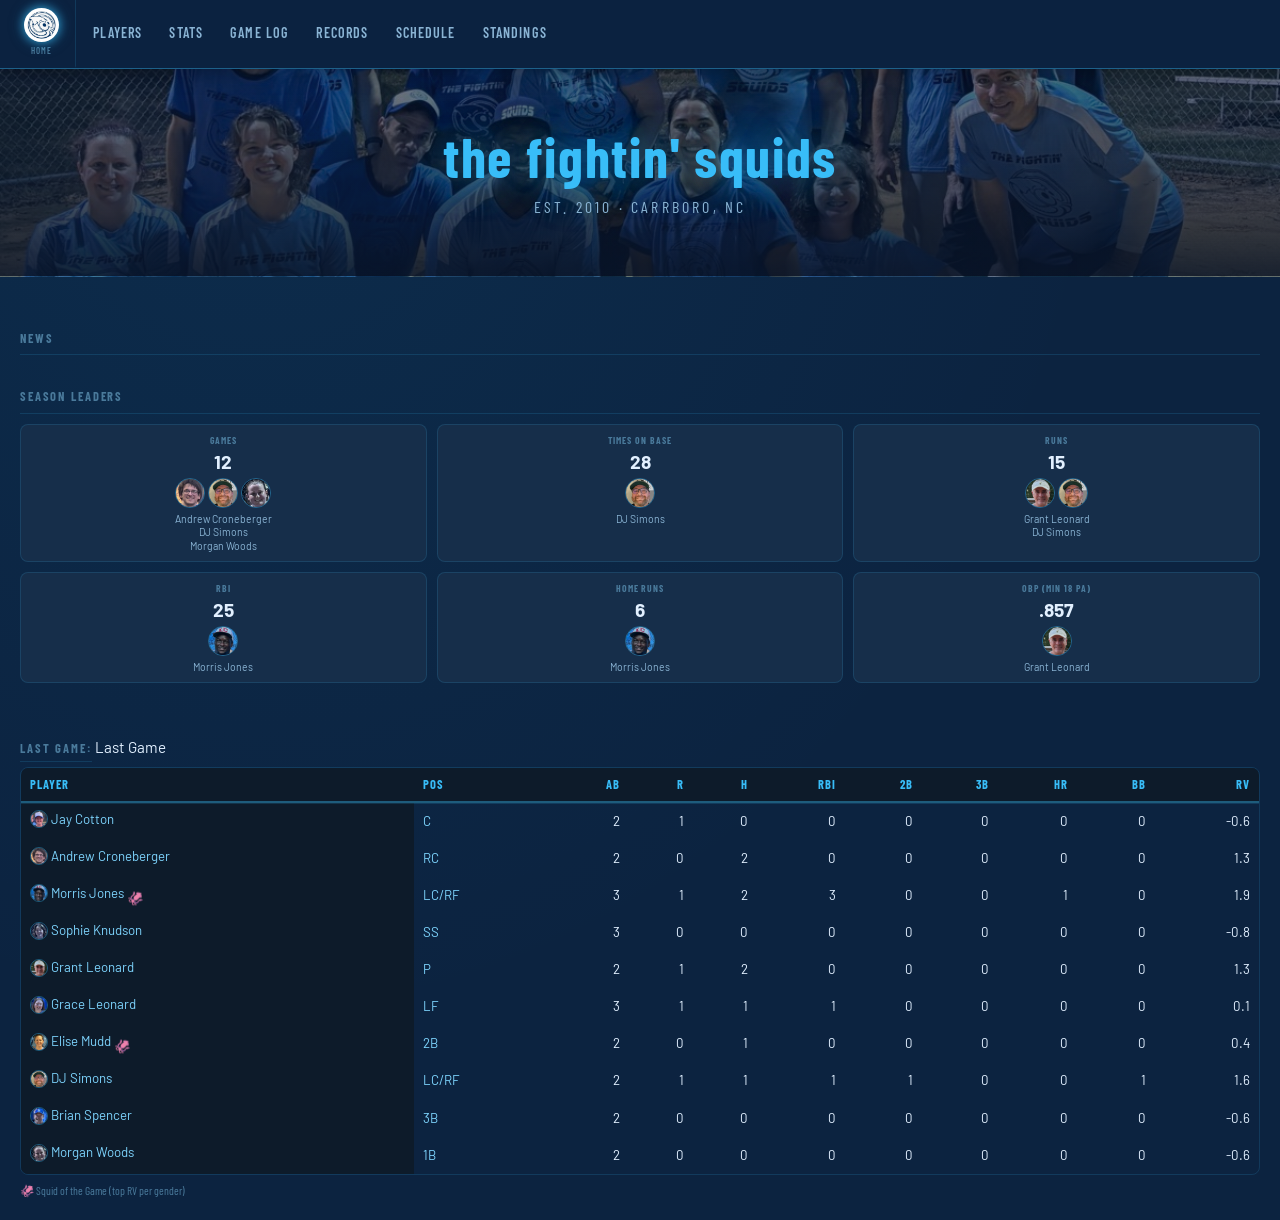
==== commit 0c4d36cd: "Batch: roster filter layout + game log collapsible seasons Roster page: - All 4 filters (search, sea" ====
--- a/index.html
+++ b/index.html
@@ -4,7 +4,7 @@
   <meta charset="UTF-8" />
   <meta name="viewport" content="width=device-width, initial-scale=1.0" />
   <title>The Fightin' Squids</title>
-  <link rel="icon" type="image/png" href="img/logo.png">
+  <link rel="icon" type="image/png" href="img/favicon.png">
   <link rel="stylesheet" href="css/style.css" />
   <style>
     /* Stats table: freeze header row + totals row while scrolling */
@@ -73,24 +73,24 @@
 <div id="page-players" class="page">
   <div class="page-header"><h2>All-Time Roster</h2><p>186 players · all seasons</p></div>
   <div class="container">
-    <div class="filter-bar" style="align-items:flex-end;gap:0.75rem">
-      <div style="display:flex;flex-direction:column;align-items:center;gap:0.25rem">
+    <div class="filter-bar roster-filter-bar" style="align-items:flex-end;gap:0.5rem;flex-wrap:nowrap">
+      <div style="display:flex;flex-direction:column;align-items:center;gap:0.25rem;min-width:0;flex:1 1 0">
         <span class="filter-label">Search</span>
-        <input type="text" id="player-search" placeholder="Name..." oninput="applyRosterFilters()" style="width:160px">
-      </div>
-      <div style="display:flex;flex-direction:column;align-items:center;gap:0.25rem">
+        <input type="text" id="player-search" placeholder="Name..." oninput="applyRosterFilters()" style="width:100%">
+      </div>
+      <div style="display:flex;flex-direction:column;align-items:center;gap:0.25rem;flex-shrink:0">
         <span class="filter-label">Season</span>
         <select id="roster-season" onchange="applyRosterFilters()">
           <option value="all">All Time</option>
         </select>
       </div>
-      <div style="display:flex;flex-direction:column;align-items:center;gap:0.25rem">
+      <div style="display:flex;flex-direction:column;align-items:center;gap:0.25rem;flex-shrink:0">
         <span class="filter-label">Gender</span>
         <select id="gender-filter" onchange="applyRosterFilters()">
           <option value="all">All</option><option value="M">M</option><option value="F">F</option>
         </select>
       </div>
-      <div style="display:flex;flex-direction:column;align-items:center;gap:0.25rem">
+      <div style="display:flex;flex-direction:column;align-items:center;gap:0.25rem;flex-shrink:0">
         <span class="filter-label">Position</span>
         <select id="pos-filter" onchange="applyRosterFilters()">
           <option value="all">All</option>
@@ -109,7 +109,6 @@
 
 <!-- STATS -->
 <div id="page-seasons" class="page">
-  <div class="page-header"><h2>Stats</h2></div>
   <div class="container">
     <div id="season-recap"></div>
 
@@ -117,7 +116,7 @@
     <div class="card" style="margin-bottom:0.75rem">
       <div class="filter-bar" style="flex-wrap:wrap;gap:0.75rem;align-items:flex-end">
         <div style="display:flex;flex-direction:column;align-items:center;gap:0.25rem">
-          <span class="filter-label">Scope</span>
+          <span class="filter-label">View</span>
           <select id="stats-scope" onchange="onScopeChange()">
             <option value="game-player">Game &ndash; Player</option>
             <option value="game-team">Game &ndash; Team</option>
@@ -132,7 +131,7 @@
           <select id="stats-season" onchange="renderStats()"></select>
         </div>
         <div style="display:flex;flex-direction:column;align-items:center;gap:0.25rem">
-          <span class="filter-label">View</span>
+          <span class="filter-label">Bat/Pitch</span>
           <select id="stats-view" onchange="renderStats()">
             <option value="batting">Batting</option>
             <option value="pitching">Pitching</option>
@@ -147,25 +146,21 @@
           </select>
         </div>
         <div style="display:flex;flex-direction:column;align-items:center;gap:0.25rem">
+          <span class="filter-label">Min PA</span>
+          <input type="number" id="stats-minab" value="0" min="0" step="5" style="width:65px" oninput="renderStats()">
+        </div>
+        <div style="display:flex;flex-direction:column;align-items:center;gap:0.25rem">
           <span class="filter-label">Active</span>
           <input type="checkbox" id="stats-active" onchange="renderStats()"
             style="accent-color:var(--sky);width:14px;height:14px;margin-top:2px;cursor:pointer">
         </div>
-        <div style="display:flex;flex-direction:column;align-items:center;gap:0.25rem">
-          <span class="filter-label">Min PA</span>
-          <input type="number" id="stats-minab" value="0" min="0" step="5" style="width:65px" oninput="renderStats()">
-        </div>
-        <div style="display:flex;flex-direction:column;align-items:center;gap:0.25rem">
-          <span class="filter-label">&nbsp;</span>
-          <button id="lineup-toggle-btn" onclick="toggleLineup()" style="background:var(--sky-dim);color:#fff;border:none;border-radius:6px;padding:0.35rem 0.8rem;cursor:pointer;font-size:0.85rem;font-family:var(--font-display);letter-spacing:0.04em;white-space:nowrap">⚾ Lineup</button>
-        </div>
-      </div>
-    </div>
+      </div>
+    </div>
+
+    <div class="section-title" id="season-label"></div>
 
     <!-- Lineup inline view (replaces stats table) -->
     <div id="lineup-view" style="display:none"></div>
-
-    <div class="section-title" id="season-label"></div>
     <div class="table-wrap scroll-hint" id="stats-table-wrap" onscroll="if(this.scrollLeft>20)this.classList.remove('scroll-hint');else this.classList.add('scroll-hint')">
       <table>
         <thead id="season-thead"></thead>
@@ -183,9 +178,8 @@
 
 <!-- GAME LOG -->
 <div id="page-gamelogs" class="page">
-  <div class="page-header"><h2>Game Log</h2><p>All-time schedule &amp; results · click a game for box score</p></div>
-  <div class="container">
-    <div id="gl-filter-row" class="gl-filter-row"></div>
+  <div class="page-header"><h2>Game Log</h2><p>All-time schedule &amp; results · expand a season, then click a game to see the box score</p></div>
+  <div class="container">
     <div id="game-list"></div>
   </div>
 </div>
--- a/css/style.css
+++ b/css/style.css
@@ -358,6 +358,13 @@
 
 /* ── FILTERS ── */
 .filter-bar { display: flex; gap: 0.65rem; flex-wrap: wrap; align-items: center; margin-bottom: 1.1rem; }
+/* Roster filter: all 4 controls on one line on mobile */
+.roster-filter-bar select { max-width: 90px; }
+@media (max-width: 480px) {
+  .roster-filter-bar { gap: 0.35rem; }
+  .roster-filter-bar select { font-size: 0.78rem; padding: 0.4rem 0.4rem; max-width: 80px; }
+  .roster-filter-bar .filter-label { font-size: 0.65rem; }
+}
 .filter-label { font-family: var(--font-display); font-size: 0.75rem; letter-spacing: 0.1em; text-transform: uppercase; color: var(--text-muted); }
 input[type="text"], input[type="number"], select {
   background: var(--surface); border: 1px solid var(--border-bright);
@@ -658,54 +665,76 @@
 }
 
 /* ── GAME LOG (new unified layout) ─────────────────────────────────────── */
-.gl-filter-row {
+.gl-season-block { margin-bottom: 6px; }
+
+/* Collapsible season header */
+.gl-season-header {
   display: flex;
+  align-items: center;
   gap: 8px;
-  margin-bottom: 20px;
-  flex-wrap: wrap;
-}
-.gl-filter-btn {
-  background: var(--bg-card);
+  padding: 10px 12px;
+  background: var(--surface-card);
   border: 1px solid var(--border);
-  color: var(--text-dim);
-  border-radius: 4px;
-  padding: 4px 12px;
-  font-size: 0.78rem;
-  font-family: var(--font-body);
+  border-radius: 7px;
   cursor: pointer;
-  transition: all 0.15s;
-}
-.gl-filter-btn:hover { border-color: var(--border-bright); color: var(--text); }
-.gl-filter-btn.active { background: rgba(56,189,248,0.12); border-color: var(--sky-dim); color: var(--sky); }
-
-.gl-season-block { margin-bottom: 28px; }
-.gl-season-label {
+  user-select: none;
+  transition: background 0.15s, border-color 0.15s;
+  margin-bottom: 2px;
+}
+.gl-season-header:hover { background: var(--surface); border-color: var(--border-bright); }
+.gl-season-header.open { border-color: var(--sky-dim); border-radius: 7px 7px 0 0; margin-bottom: 0; }
+
+.gl-season-chevron {
+  font-size: 0.6rem;
+  color: var(--text-muted);
+  transition: transform 0.2s;
+  flex-shrink: 0;
+}
+.gl-season-header.open .gl-season-chevron { transform: rotate(90deg); }
+
+.gl-season-name {
   font-family: var(--font-blade);
-  font-size: 0.78rem;
+  font-size: 0.82rem;
   font-weight: 700;
-  letter-spacing: 0.1em;
+  letter-spacing: 0.08em;
   text-transform: lowercase;
   color: var(--sky);
-  padding-bottom: 6px;
-  border-bottom: 1px solid var(--border);
-  margin-bottom: 2px;
-  display: flex;
-  align-items: center;
-  gap: 10px;
+  flex-shrink: 0;
 }
 .gl-season-record {
   font-family: var(--font-body);
   font-size: 0.72rem;
   color: var(--text-muted);
   font-weight: 400;
-  letter-spacing: 0;
-}
+  flex-shrink: 0;
+}
+.gl-season-faces {
+  display: flex;
+  flex-wrap: nowrap;
+  gap: 3px;
+  margin-left: auto;
+  overflow: hidden;
+  align-items: center;
+}
+.gl-season-faces img { transition: transform 0.15s; }
+.gl-season-faces img:hover { transform: scale(1.2); z-index: 1; }
+
+/* Collapsible game list */
+.gl-season-games {
+  display: none;
+  border: 1px solid var(--sky-dim);
+  border-top: none;
+  border-radius: 0 0 7px 7px;
+  overflow: hidden;
+  margin-bottom: 10px;
+}
+.gl-season-games.open { display: block; }
 
 .gl-game-row {
   display: grid;
-  grid-template-columns: 28px 90px 28px 1fr 52px 60px 28px;
+  grid-template-columns: 28px 90px 28px 1fr 52px 60px auto 28px;
   align-items: center;
-  gap: 0 10px;
+  gap: 0 6px;
   padding: 9px 10px;
   background: var(--bg-row, var(--card));
   border-bottom: 1px solid var(--border);
@@ -775,6 +804,20 @@
 }
 .gl-game-row.expanded .gl-expand-arrow { transform: rotate(180deg); }
 .gl-game-row.no-box .gl-expand-arrow { opacity: 0.25; }
+.gl-lineup-btn {
+  background: var(--sky-dim);
+  color: #fff;
+  border: none;
+  border-radius: 5px;
+  padding: 2px 7px;
+  cursor: pointer;
+  font-size: 0.72rem;
+  font-family: var(--font-display);
+  letter-spacing: 0.04em;
+  white-space: nowrap;
+  line-height: 1.6;
+}
+.gl-lineup-btn.active { background: var(--deep-mid); }
 
 .gl-box-panel {
   display: none;
@@ -816,21 +859,11 @@
   font-style: italic;
 }
 
-.gl-year-select {
-  background: var(--bg-card);
-  border: 1px solid var(--border);
-  color: var(--text);
-  border-radius: 6px;
-  padding: 6px 10px;
-  font-size: 0.82rem;
-  font-family: var(--font-body);
-  cursor: pointer;
-}
 
 @media (max-width: 639px) {
   .gl-game-row {
-    grid-template-columns: 22px 80px 26px 1fr 44px 50px 22px;
-    gap: 0 6px;
+    grid-template-columns: 22px 80px 26px 1fr 44px 50px auto 22px;
+    gap: 0 4px;
     padding: 8px 6px;
     font-size: 0.82rem;
   }
@@ -839,4 +872,6 @@
   .gl-wl-badge { width: 20px; height: 20px; font-size: 0.62rem; }
   .gl-box-panel { font-size: 0.72rem; }
   .gl-box-panel table { min-width: 480px; }
-}
+  .gl-season-faces img { width: 22px; height: 22px; }
+  .gl-season-header { padding: 8px 10px; gap: 6px; }
+}
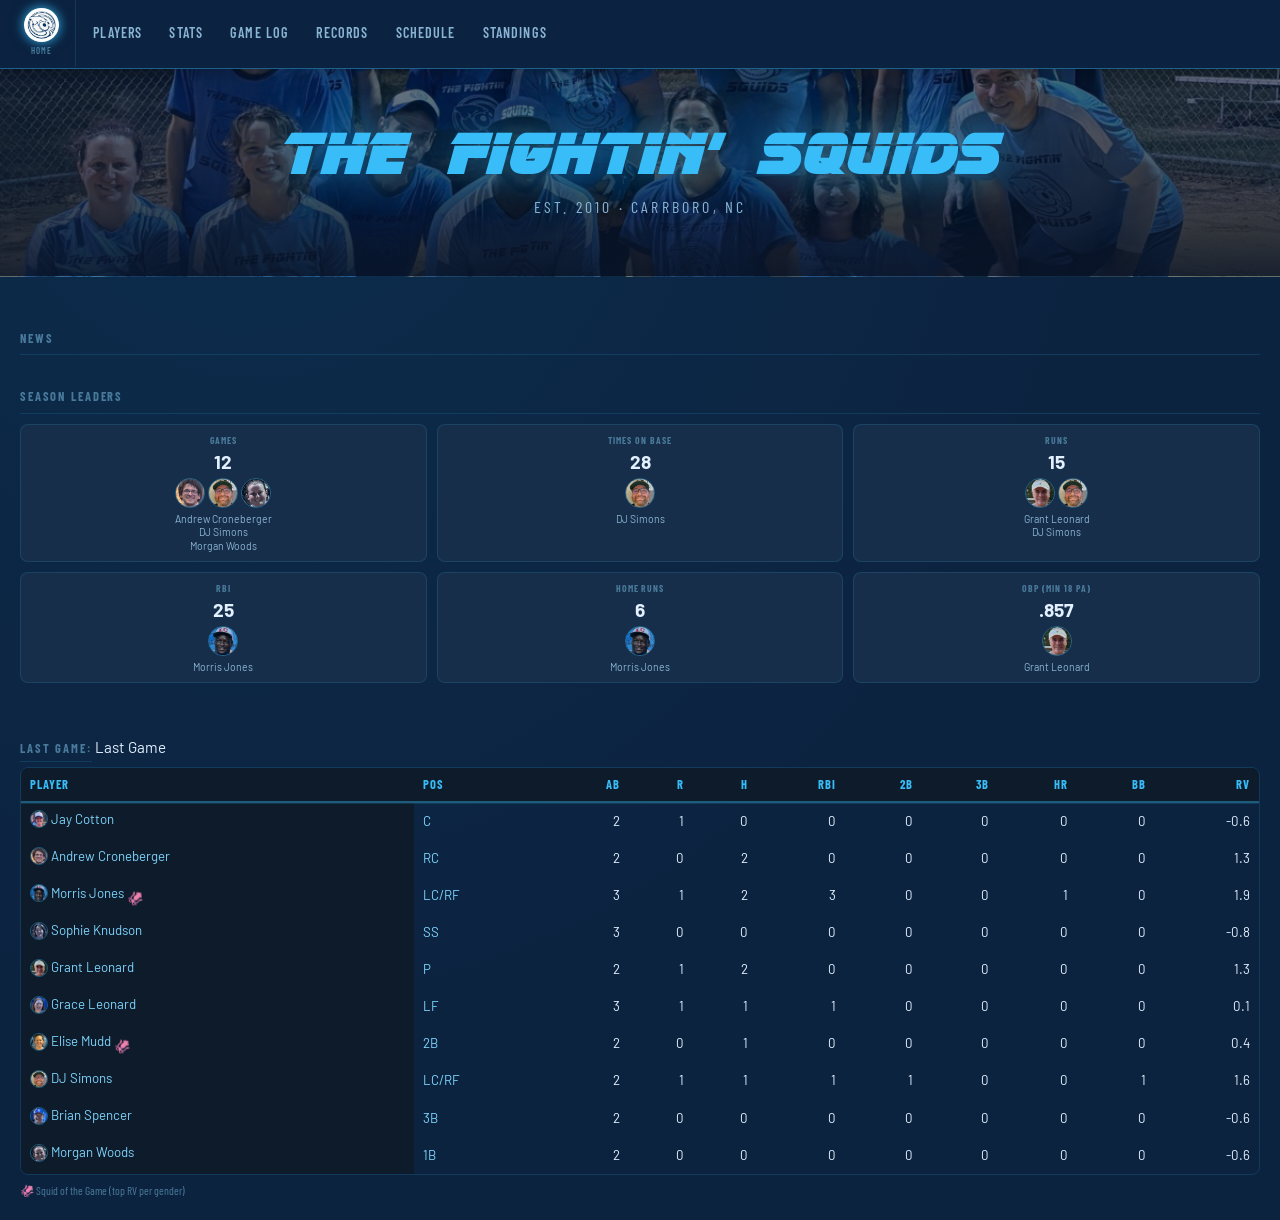
==== commit 43bba364: "Add CSV export button to stats table Small tasteful export button appears below any stats view. Expo" ====
--- a/index.html
+++ b/index.html
@@ -167,6 +167,9 @@
         <tbody id="season-tbody"></tbody>
         <tfoot id="season-tfoot"></tfoot>
       </table>
+    </div>
+    <div id="stats-export-bar" style="display:none;padding:0.5rem 0 0.25rem;text-align:right">
+      <button onclick="exportStatsCSV()" style="background:none;border:1px solid var(--border);color:var(--text-dim);font-size:0.72rem;padding:0.25rem 0.65rem;border-radius:4px;cursor:pointer;font-family:var(--font-display);letter-spacing:0.04em;transition:color 0.15s,border-color 0.15s" onmouseover="this.style.color='var(--sky)';this.style.borderColor='var(--sky)'" onmouseout="this.style.color='var(--text-dim)';this.style.borderColor='var(--border)'">&#8595; export csv</button>
     </div>
 
     <!-- Hidden elements for backward compat -->
--- a/css/style.css
+++ b/css/style.css
@@ -1,5 +1,10 @@
 @import url('https://fonts.googleapis.com/css2?family=Barlow+Condensed:wght@400;600;700;900&family=Barlow:wght@300;400;500;600&display=swap');
-@import url('https://db.onlinewebfonts.com/c/7c274d633694f9a2be5321cfa4b31f8e?family=Blade+Runner+Movie+Font');
+@font-face {
+  font-family: 'Blade Runner Movie Font';
+  src: url('../fonts/blade-runner.ttf') format('truetype');
+  font-weight: normal;
+  font-style: normal;
+}
 
 :root {
   --sky: #38bdf8;
